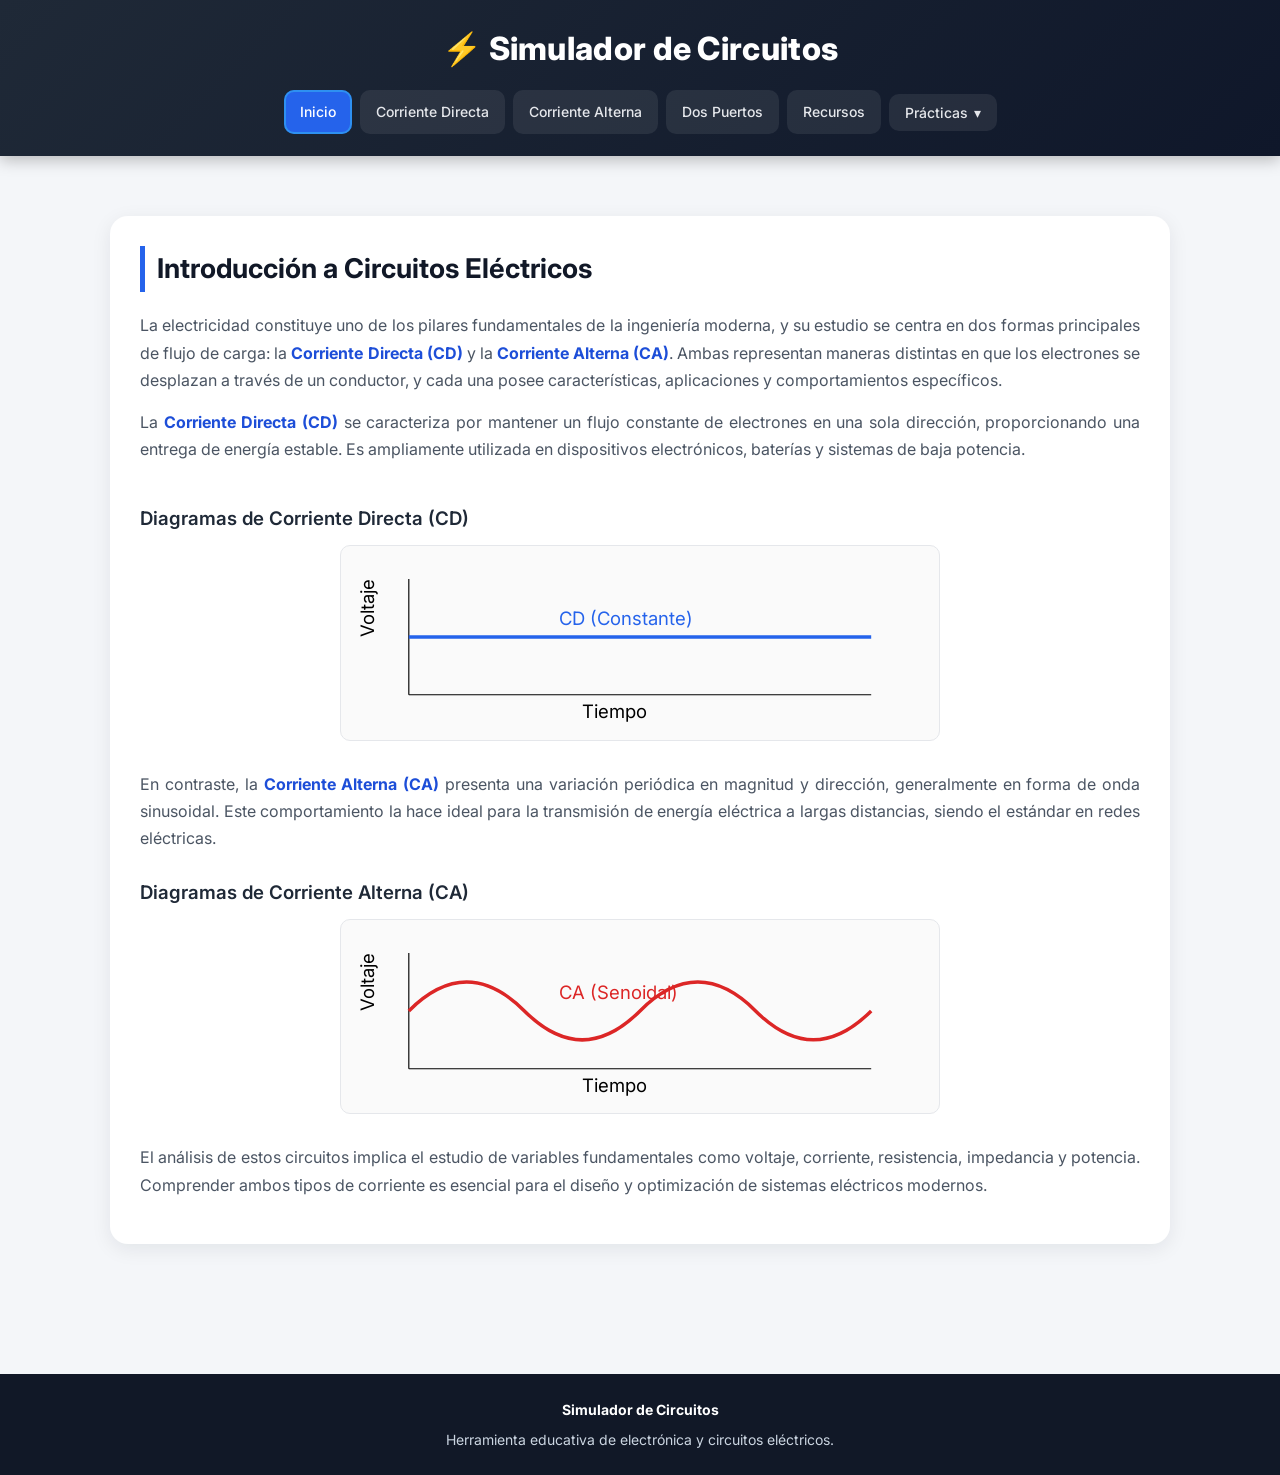
==== index.html @ ab859530 "primer envio limpio" ====
<!DOCTYPE html>
<html lang="es">
<head>
    <meta charset="UTF-8">
    <meta name="viewport" content="width=device-width, initial-scale=1.0">
    <title>Inicio | Simulador de Circuitos CA y CD</title>
    <meta name="description" content="Simulador educativo interactivo de circuitos eléctricos: Corriente Directa (CD), Corriente Alterna (CA), redes de dos puertos y prácticas de laboratorio.">
    <link rel="icon" href="data:image/svg+xml,<svg xmlns=%22http://www.w3.org/2000/svg%22 viewBox=%220 0 100 100%22><text y=%22.9em%22 font-size=%2290%22>⚡</text></svg>">
    <link rel="stylesheet" href="css/styles.css">
</head>
<body>

<a class="skip-link" href="#contenido">Saltar al contenido</a>

<header>
    <h1>Simulador de Circuitos</h1>
    <nav>
        <a href="index.html">Inicio</a>
        <a href="cd.html">Corriente Directa</a>
        <a href="ca.html">Corriente Alterna</a>
        <a href="dospuertos.html">Dos Puertos</a>
        <a href="recursos.html">Recursos</a>
        <!-- MENÚ DESPLEGABLE -->
        <div class="dropdown">
            <button class="dropbtn">Prácticas</button>
            <div class="dropdown-content">
                <a href="practicas.html">Simulaciones</a>
                <a href="bnc-caiman.html">Cable BNC-Caimán</a>
            </div>
        </div>
    </nav>
</header>

<main class="container" id="contenido">

    <section class="intro">
        <h2>Introducción a Circuitos Eléctricos</h2>

        <p>
            La electricidad constituye uno de los pilares fundamentales de la ingeniería moderna,
            y su estudio se centra en dos formas principales de flujo de carga: la
            <strong>Corriente Directa (CD)</strong> y la <strong>Corriente Alterna (CA)</strong>.
            Ambas representan maneras distintas en que los electrones se desplazan a través de un conductor,
            y cada una posee características, aplicaciones y comportamientos específicos.
        </p>

        <p>
            La <strong>Corriente Directa (CD)</strong> se caracteriza por mantener un flujo constante de electrones
            en una sola dirección, proporcionando una entrega de energía estable. Es ampliamente utilizada
            en dispositivos electrónicos, baterías y sistemas de baja potencia.
        </p>

        <div class="diagramas">

            <h3>Diagramas de Corriente Directa (CD)</h3>
            <svg viewBox="0 0 500 150" class="grafica" role="img" aria-label="Gráfica de voltaje constante en corriente directa">
                <!-- Ejes -->
                <line x1="50" y1="120" x2="450" y2="120" stroke="black"/>
                <line x1="50" y1="20" x2="50" y2="120" stroke="black"/>

                <!-- Línea CD -->
                <line x1="50" y1="70" x2="450" y2="70" stroke="#2563eb" stroke-width="3"/>

                <text x="200" y="140">Tiempo</text>
                <text x="20" y="70" transform="rotate(-90 20,70)">Voltaje</text>
                <text x="180" y="60" fill="#2563eb">CD (Constante)</text>
            </svg>

            <p>
                En contraste, la <strong>Corriente Alterna (CA)</strong> presenta una variación periódica en magnitud
                y dirección, generalmente en forma de onda sinusoidal. Este comportamiento la hace ideal para
                la transmisión de energía eléctrica a largas distancias, siendo el estándar en redes eléctricas.
            </p>

            <h3>Diagramas de Corriente Alterna (CA)</h3>
            <svg viewBox="0 0 500 150" class="grafica" role="img" aria-label="Gráfica de onda senoidal en corriente alterna">
                <!-- Ejes -->
                <line x1="50" y1="120" x2="450" y2="120" stroke="black"/>
                <line x1="50" y1="20" x2="50" y2="120" stroke="black"/>

                <!-- Onda CA -->
                <path d="M 50 70 Q 100 20, 150 70 T 250 70 T 350 70 T 450 70"
                    stroke="#dc2626" fill="transparent" stroke-width="3"/>

                <text x="200" y="140">Tiempo</text>
                <text x="20" y="70" transform="rotate(-90 20,70)">Voltaje</text>
                <text x="180" y="60" fill="#dc2626">CA (Senoidal)</text>
            </svg>

            <p>
                El análisis de estos circuitos implica el estudio de variables fundamentales como voltaje,
                corriente, resistencia, impedancia y potencia. Comprender ambos tipos de corriente es esencial
                para el diseño y optimización de sistemas eléctricos modernos.
            </p>

        </div>
    </section>

</main>

<footer>
    <p class="footer-marca">Simulador de Circuitos</p>
    <p>Herramienta educativa de electrónica y circuitos eléctricos.</p>
</footer>

<script src="js/nav.js"></script>
<script src="js/script.js"></script>

</body>
</html>
---- css/styles.css ----
/* =========================================
   FUENTE
========================================= */
@import url('https://fonts.googleapis.com/css2?family=Inter:wght@400;500;600;700;800&family=JetBrains+Mono:wght@500&display=swap');

/* =========================================
   VARIABLES
========================================= */
:root{
    --azul:#2563eb;
    --azul-oscuro:#1d4ed8;
    --azul-claro:#eff6ff;
    --azul-claro2:#dbeafe;
    --cian:#38bdf8;
    --gris-950:#0f172a;
    --gris-900:#111827;
    --gris-800:#1f2937;
    --gris-600:#4b5563;
    --gris-300:#cbd5e1;
    --gris-200:#e5e7eb;
    --gris-100:#f1f5f9;
    --fondo:#f4f6f9;
    --texto:#333;
    --blanco:#fff;
    --radio-sm:8px;
    --radio-md:12px;
    --radio-lg:18px;
    --sombra-sm:0 4px 12px rgba(15,23,42,0.08);
    --sombra-md:0 5px 20px rgba(15,23,42,0.08);
    --sombra-lg:0 10px 25px rgba(15,23,42,0.18);
    --transicion:0.25s ease;
}

/* =========================================
   RESET
========================================= */
*{
    margin:0;
    padding:0;
    box-sizing:border-box;
}

/* =========================================
   ACCESIBILIDAD: SALTAR AL CONTENIDO
========================================= */
.skip-link{
    position:absolute;
    left:-999px;
    top:auto;
    background:var(--azul);
    color:#fff;
    padding:10px 16px;
    border-radius:0 0 8px 0;
    z-index:2000;
}

.skip-link:focus{
    left:0;
    top:0;
}

/* =========================================
   FOCO VISIBLE (accesibilidad de teclado)
========================================= */
a:focus-visible,
button:focus-visible,
input:focus-visible,
select:focus-visible{
    outline:3px solid var(--cian);
    outline-offset:2px;
}

/* =========================================
   BODY
========================================= */
html{
    scroll-behavior:smooth;
}

body{
    font-family:'Inter','Segoe UI',Arial,sans-serif;
    background:var(--fondo);
    color:var(--texto);
    line-height:1.7;
    min-height:100vh;
    display:flex;
    flex-direction:column;
}

main{
    flex:1;
}

/* =========================================
   HEADER
========================================= */
header{
    background:linear-gradient(135deg,var(--gris-800),var(--gris-950));
    color:#fff;
    padding:22px 20px;
    text-align:center;
    box-shadow:0 4px 15px rgba(0,0,0,0.25);
    position:sticky;
    top:0;
    z-index:1000;
}

header h1{
    font-size:2rem;
    font-weight:800;
    margin-bottom:14px;
    letter-spacing:0.3px;
}

header h1::before{
    content:'⚡ ';
}

/* =========================================
   NAVBAR
========================================= */
nav{
    margin-top:6px;
    display:flex;
    justify-content:center;
    align-items:center;
    flex-wrap:wrap;
    gap:8px;
}

nav a,
.dropbtn{
    color:#e5e7eb;
    text-decoration:none;
    font-weight:500;
    background:rgba(255,255,255,0.08);
    padding:10px 16px;
    border-radius:10px;
    transition:background var(--transicion), color var(--transicion), transform var(--transicion);
    border:none;
    cursor:pointer;
    font-size:14px;
    font-family:inherit;
}

nav a:hover,
.dropbtn:hover{
    background:var(--azul);
    color:white;
    transform:translateY(-2px);
}

/* Enlace de la página actual */
nav a.activo{
    background:var(--azul);
    color:#fff;
    box-shadow:0 0 0 2px rgba(56,189,248,0.5) inset;
}

/* =========================================
   DROPDOWN (hover en escritorio + clic en táctil)
========================================= */
.dropdown{
    position:relative;
    display:inline-block;
}

.dropbtn::after{
    content:'▾';
    display:inline-block;
    margin-left:6px;
    transition:transform var(--transicion);
}

.dropdown.abierto .dropbtn::after{
    transform:rotate(180deg);
}

.dropdown-content{
    position:absolute;
    top:100%;
    left:50%;
    transform:translate(-50%,10px);

    min-width:220px;

    background:#fff;
    border-radius:12px;

    box-shadow:var(--sombra-lg);

    opacity:0;
    visibility:hidden;

    transition:
        opacity 0.25s ease,
        transform 0.25s ease,
        visibility 0.25s;

    z-index:1000;

    overflow:hidden;
}

.dropdown-content a{
    display:block;
    padding:12px 16px;
    color:#111827;
    text-decoration:none;
    transition:background var(--transicion);
    font-size:14px;
}

.dropdown-content a:hover,
.dropdown-content a:focus-visible{
    background:var(--azul-claro2);
}

/* Escritorio: abre con hover */
.dropdown:hover .dropdown-content{
    opacity:1;
    visibility:visible;
    transform:translate(-50%,0);
}

/* Táctil / teclado: abre con clase alternada por JS */
.dropdown.abierto .dropdown-content{
    opacity:1;
    visibility:visible;
    transform:translate(-50%,0);
}

/* =========================================
   CONTAINER
========================================= */
.container{
    max-width:1100px;
    margin:40px auto;
    padding:20px;
}

/* =========================================
   TARJETAS / SECCIONES
========================================= */
.intro{
    background:#fff;
    padding:30px;
    border-radius:var(--radio-lg);
    box-shadow:var(--sombra-md);
    margin-bottom:30px;
    transition:transform var(--transicion), box-shadow var(--transicion);
}

.intro:hover{
    transform:translateY(-3px);
    box-shadow:var(--sombra-lg);
}

/* =========================================
   TITULOS
========================================= */
.intro h2{
    margin-bottom:20px;
    color:var(--gris-900);
    border-left:5px solid var(--azul);
    padding-left:12px;
    font-size:1.7rem;
    font-weight:700;
}

.intro h3{
    margin:20px 0 10px;
    color:var(--gris-800);
    font-weight:600;
}

.intro p{
    margin-bottom:15px;
    text-align:justify;
    color:var(--gris-600);
}

/* =========================================
   TEXTO RESALTADO
========================================= */
strong{
    color:var(--azul-oscuro);
}

/* =========================================
   LISTAS
========================================= */
.intro ul{
    padding:18px 20px 18px 40px;
    margin-top:10px;
    margin-bottom:20px;
    background:var(--gris-100);
    border-left:5px solid var(--azul);
    border-radius:10px;
}

.intro li{
    margin-bottom:10px;
    line-height:1.7;
    color:var(--gris-600);
}

/* =========================================
   FORMULAS
========================================= */
.formula{
    background:var(--gris-900);
    color:var(--cian);
    padding:15px;
    border-radius:var(--radio-md);
    text-align:center;
    font-size:1.05rem;
    margin:15px 0;
    font-family:'JetBrains Mono',Consolas,monospace;
    box-shadow:inset 0 0 10px rgba(56,189,248,0.2);
}

/* =========================================
   ETIQUETAS DE FORMULARIO
========================================= */
label{
    display:block;
    font-size:13px;
    font-weight:600;
    color:var(--gris-600);
    margin-bottom:4px;
}

/* =========================================
   INPUTS
========================================= */
input, select{
    width:100%;
    padding:12px;
    margin-top:6px;
    margin-bottom:15px;
    border-radius:10px;
    border:1px solid var(--gris-300);
    font-size:15px;
    font-family:inherit;
    transition:border-color var(--transicion), box-shadow var(--transicion);
    background:#fff;
    color:var(--texto);
}

input:focus, select:focus{
    outline:none;
    border-color:var(--azul);
    box-shadow:0 0 8px rgba(37,99,235,0.3);
}

input[type="range"]{
    padding:0;
    cursor:pointer;
    accent-color:var(--azul);
}

/* =========================================
   FORMULARIOS
========================================= */
.form-ohm{
    display:flex;
    gap:10px;
    margin-bottom:15px;
    flex-wrap:wrap;
    align-items:flex-start;
}

.form-ohm > div{
    flex:1;
    min-width:150px;
}

.form-ohm input{
    margin-bottom:0;
}

/* =========================================
   BOTONES
========================================= */
button{
    background:linear-gradient(135deg,var(--azul),var(--azul-oscuro));
    color:white;
    border:none;
    padding:12px 22px;
    border-radius:10px;
    cursor:pointer;
    transition:transform var(--transicion), box-shadow var(--transicion);
    font-size:15px;
    font-weight:600;
    font-family:inherit;
}

button:hover{
    transform:translateY(-2px);
    box-shadow:0 6px 15px rgba(37,99,235,0.35);
}

button:active{
    transform:translateY(0);
}

/* =========================================
   RESULTADOS
========================================= */
.resultado-box{
    margin-top:15px;
    padding:15px;
    background:var(--azul-claro);
    border-radius:var(--radio-md);
    border-left:5px solid var(--azul);
    font-weight:bold;
    color:var(--gris-800);
}

/* =========================================
   DIAGRAMAS
========================================= */
.diagramas{
    margin-top:40px;
}

.diagramas h3{
    margin:25px 0 10px;
}

.grafica{
    width:100%;
    max-width:600px;
    display:block;
    margin:10px auto 30px;
    background:#fafafa;
    border-radius:10px;
    padding:10px;
    border:1px solid var(--gris-200);
}

/* =========================================
   GRAFICAS (Chart.js)
========================================= */
.grafica-container{
    width:100%;
    max-width:700px;
    height:350px;
    margin:20px auto;
}

#grafica,
#graficaCA,
#graficaVI{
    width:100% !important;
    height:100% !important;
}

/* =========================================
   CANVAS
========================================= */
canvas{
    max-width:100%;
    display:block;
    margin:20px auto;
    background:white;
    border-radius:12px;
    box-shadow:var(--sombra-sm);
}

#graficaVI{
    max-width:800px;
}

/* =========================================
   OSCILOSCOPIO
========================================= */
#osciloscopio,
#osciloscopioCA{
    max-width:800px;
    width:100%;
    height:auto;
    margin:20px auto;
    display:block;
    background:black;
    border:4px solid var(--gris-800);
    border-radius:12px;
}

/* =========================================
   CONTROLES
========================================= */
.controles{
    display:flex;
    flex-direction:column;
    gap:6px;
    margin-top:15px;
    margin-bottom:10px;
}

.controles label{
    margin-bottom:0;
    margin-top:8px;
}

/* =========================================
   VIDEO RESPONSIVO
========================================= */
.video-container{
    width:100%;
    max-width:350px;
    aspect-ratio:9 / 16;
    margin:30px auto;
    box-shadow:0 6px 20px rgba(0,0,0,0.25);
    border-radius:12px;
    overflow:hidden;
    background:#000;
}

.video-container video{
    width:100%;
    height:100%;
    object-fit:cover;
    border:none;
}

/* =========================================
   CARDS
========================================= */
.cards{
    display:flex;
    gap:20px;
    flex-wrap:wrap;
}

.card{
    background:white;
    padding:20px;
    border-radius:12px;
    flex:1;
    min-width:220px;
    transition:transform var(--transicion), box-shadow var(--transicion);
    box-shadow:var(--sombra-sm);
}

.card:hover{
    transform:translateY(-5px);
    box-shadow:var(--sombra-md);
}

/* =========================================
   ANIMACIONES
========================================= */
.animado{
    opacity:0;
    transform:translateY(30px);
    transition:all 0.6s ease;
}

.animado.visible{
    opacity:1;
    transform:translateY(0);
}

@media (prefers-reduced-motion: reduce){
    html{
        scroll-behavior:auto;
    }
    .animado{
        opacity:1;
        transform:none;
        transition:none;
    }
}

/* =========================================
   FOOTER
========================================= */
footer{
    background:var(--gris-900);
    color:#cbd5e1;
    text-align:center;
    padding:24px 20px;
    margin-top:40px;
    font-size:14px;
}

footer a{
    color:var(--cian);
    text-decoration:none;
}

footer a:hover{
    text-decoration:underline;
}

footer .footer-marca{
    color:#fff;
    font-weight:700;
    margin-bottom:6px;
}

/* =========================================
   HR
========================================= */
hr{
    margin:30px 0;
    border:none;
    border-top:2px solid var(--gris-200);
}

/* =========================================
   TABLAS
========================================= */
table{
    width:100%;
    border-collapse:collapse;
    margin:25px 0;
    background:white;
    border-radius:12px;
    overflow:hidden;
    box-shadow:var(--sombra-sm);
}

table th{
    background:var(--azul);
    color:white;
    padding:14px;
    font-weight:600;
    text-align:center;
}

table td{
    padding:14px;
    border-bottom:1px solid var(--gris-200);
    text-align:center;
    color:var(--gris-600);
}

table tr:last-child td{
    border-bottom:none;
}

table tr:hover td{
    background:var(--gris-100);
}

/* =========================================
   TEXTO DESTACADO
========================================= */
.highlight{
    color:var(--azul);
    font-weight:bold;
}

/* =========================================
   TITULOS DE SECCION
========================================= */
.section-title{
    position:relative;
    padding-bottom:8px;
}

.section-title::after{
    content:'';
    width:60px;
    height:4px;
    background:var(--azul);
    position:absolute;
    bottom:-8px;
    left:0;
    border-radius:10px;
}

/* =========================================
   RECURSOS / ARCHIVOS DESCARGABLES
========================================= */
.archivos-buscador{
    margin-bottom:20px;
}

.archivos-lista{
    display:flex;
    flex-direction:column;
    gap:14px;
}

.archivo-item{
    display:flex;
    align-items:center;
    gap:16px;
    background:var(--gris-100);
    border:1px solid var(--gris-200);
    border-radius:var(--radio-md);
    padding:16px 18px;
    transition:transform var(--transicion), box-shadow var(--transicion);
}

.archivo-item:hover{
    transform:translateY(-2px);
    box-shadow:var(--sombra-sm);
}

.archivo-icono{
    font-size:1.8rem;
    line-height:1;
    flex-shrink:0;
}

.archivo-info{
    flex:1;
    min-width:0;
}

.archivo-info h3{
    font-size:1rem;
    color:var(--gris-900);
    margin:0 0 4px;
}

.archivo-info p{
    font-size:0.9rem;
    color:var(--gris-600);
    margin:0 0 6px;
    text-align:left;
}

.archivo-categoria{
    display:inline-block;
    background:var(--azul-claro2);
    color:var(--azul-oscuro);
    font-size:0.75rem;
    font-weight:600;
    padding:3px 10px;
    border-radius:999px;
}

.archivo-descarga{
    background:linear-gradient(135deg,var(--azul),var(--azul-oscuro));
    color:#fff;
    text-decoration:none;
    font-weight:600;
    font-size:0.9rem;
    padding:10px 18px;
    border-radius:10px;
    white-space:nowrap;
    transition:transform var(--transicion), box-shadow var(--transicion);
    flex-shrink:0;
}

.archivo-descarga:hover{
    transform:translateY(-2px);
    box-shadow:0 6px 15px rgba(37,99,235,0.35);
}

.archivos-vacio{
    text-align:center;
    color:var(--gris-600);
    padding:20px;
}

@media(max-width:768px){
    .archivo-item{
        flex-wrap:wrap;
    }
    .archivo-descarga{
        width:100%;
        text-align:center;
    }
}

/* =========================================
   RESPONSIVE
========================================= */
@media(max-width:768px){

    header h1{
        font-size:1.5rem;
    }

    nav{
        flex-direction:column;
        align-items:stretch;
    }

    nav a,
    .dropdown{
        width:100%;
    }

    .dropbtn{
        width:100%;
    }

    .dropdown-content{
        position:static;
        transform:none;
        min-width:100%;
        margin-top:6px;
        box-shadow:none;
        border:1px solid var(--gris-200);
    }

    .dropdown:hover .dropdown-content{
        transform:none;
    }

    .intro{
        padding:20px;
    }

    .intro h2{
        font-size:1.3rem;
    }

    .form-ohm{
        flex-direction:column;
    }

    .grafica-container{
        height:260px;
    }

    .cards{
        flex-direction:column;
    }
}
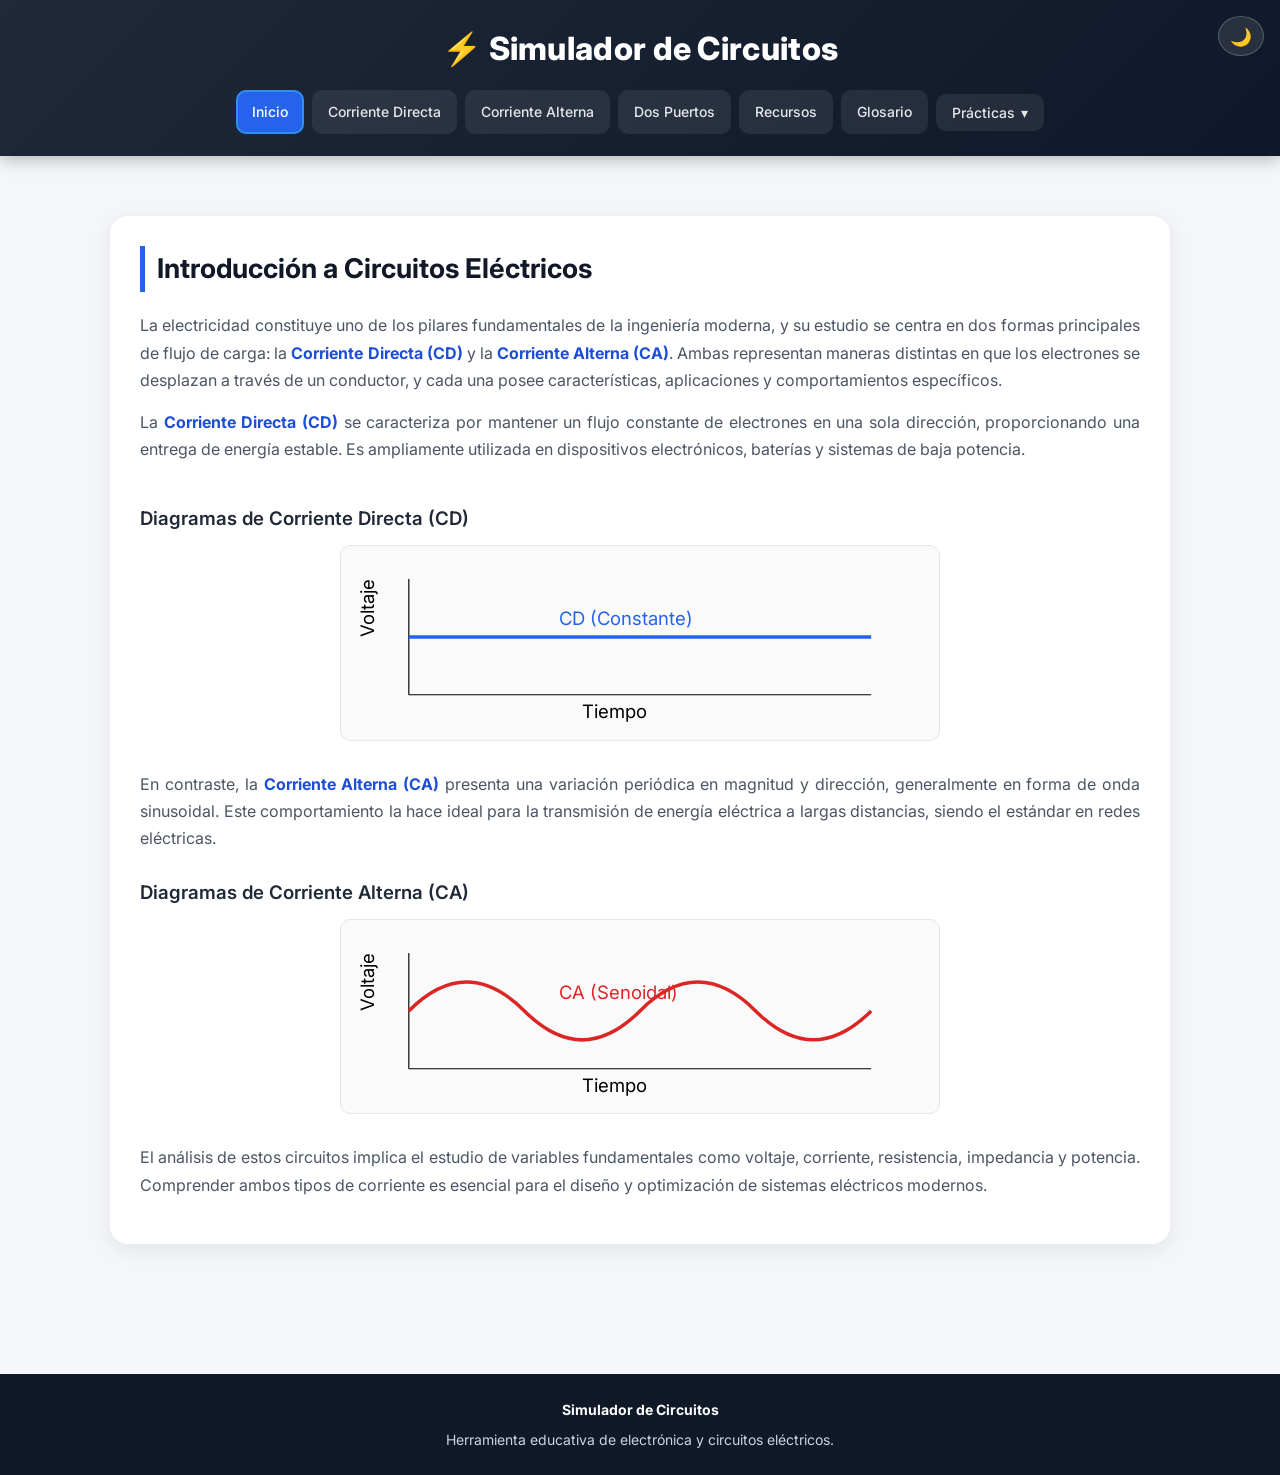
==== commit 44fdd108: "Add links to Glosario and Thévenin/Norton sections" ====
--- a/index.html
+++ b/index.html
@@ -20,11 +20,13 @@
         <a href="ca.html">Corriente Alterna</a>
         <a href="dospuertos.html">Dos Puertos</a>
         <a href="recursos.html">Recursos</a>
+        <a href="glosario.html">Glosario</a>
         <!-- MENÚ DESPLEGABLE -->
         <div class="dropdown">
             <button class="dropbtn">Prácticas</button>
             <div class="dropdown-content">
                 <a href="practicas.html">Simulaciones</a>
+                <a href="thevenin-norton.html">Thévenin / Norton</a>
                 <a href="bnc-caiman.html">Cable BNC-Caimán</a>
             </div>
         </div>
@@ -33,7 +35,7 @@
 
 <main class="container" id="contenido">
 
-    <section class="intro">
+    <section class="intro animado">
         <h2>Introducción a Circuitos Eléctricos</h2>
 
         <p>
--- a/css/styles.css
+++ b/css/styles.css
@@ -1,828 +1,31 @@
 /* =========================================
-   FUENTE
+   PUNTO DE ENTRADA DE ESTILOS
+   =========================================
+   El CSS está dividido en archivos por tema para
+   que puedas modificar uno sin afectar a los demás:
+
+   base.css         -> fuente, variables de color, reset, accesibilidad
+   nav.css          -> encabezado y menú de navegación
+   layout.css       -> contenedor principal y pie de página
+   components.css   -> tarjetas .intro, títulos, listas, fórmulas, tablas
+   formularios.css  -> labels, inputs, selects, botones
+   simulador.css     -> diagramas SVG, gráficas, canvas, osciloscopio, video
+   recursos.css     -> tarjetas de archivos descargables (recursos.html)
+   utilidades.css   -> migas de pan y botón "volver arriba"
+   responsive.css   -> ajustes para pantallas pequeñas (se importa al final)
+   dark.css         -> variables del modo oscuro (data-tema="oscuro")
+
+   Todas las páginas siguen enlazando solo este archivo
+   (css/styles.css); no hace falta tocar el HTML.
 ========================================= */
-@import url('https://fonts.googleapis.com/css2?family=Inter:wght@400;500;600;700;800&family=JetBrains+Mono:wght@500&display=swap');
 
-/* =========================================
-   VARIABLES
-========================================= */
-:root{
-    --azul:#2563eb;
-    --azul-oscuro:#1d4ed8;
-    --azul-claro:#eff6ff;
-    --azul-claro2:#dbeafe;
-    --cian:#38bdf8;
-    --gris-950:#0f172a;
-    --gris-900:#111827;
-    --gris-800:#1f2937;
-    --gris-600:#4b5563;
-    --gris-300:#cbd5e1;
-    --gris-200:#e5e7eb;
-    --gris-100:#f1f5f9;
-    --fondo:#f4f6f9;
-    --texto:#333;
-    --blanco:#fff;
-    --radio-sm:8px;
-    --radio-md:12px;
-    --radio-lg:18px;
-    --sombra-sm:0 4px 12px rgba(15,23,42,0.08);
-    --sombra-md:0 5px 20px rgba(15,23,42,0.08);
-    --sombra-lg:0 10px 25px rgba(15,23,42,0.18);
-    --transicion:0.25s ease;
-}
-
-/* =========================================
-   RESET
-========================================= */
-*{
-    margin:0;
-    padding:0;
-    box-sizing:border-box;
-}
-
-/* =========================================
-   ACCESIBILIDAD: SALTAR AL CONTENIDO
-========================================= */
-.skip-link{
-    position:absolute;
-    left:-999px;
-    top:auto;
-    background:var(--azul);
-    color:#fff;
-    padding:10px 16px;
-    border-radius:0 0 8px 0;
-    z-index:2000;
-}
-
-.skip-link:focus{
-    left:0;
-    top:0;
-}
-
-/* =========================================
-   FOCO VISIBLE (accesibilidad de teclado)
-========================================= */
-a:focus-visible,
-button:focus-visible,
-input:focus-visible,
-select:focus-visible{
-    outline:3px solid var(--cian);
-    outline-offset:2px;
-}
-
-/* =========================================
-   BODY
-========================================= */
-html{
-    scroll-behavior:smooth;
-}
-
-body{
-    font-family:'Inter','Segoe UI',Arial,sans-serif;
-    background:var(--fondo);
-    color:var(--texto);
-    line-height:1.7;
-    min-height:100vh;
-    display:flex;
-    flex-direction:column;
-}
-
-main{
-    flex:1;
-}
-
-/* =========================================
-   HEADER
-========================================= */
-header{
-    background:linear-gradient(135deg,var(--gris-800),var(--gris-950));
-    color:#fff;
-    padding:22px 20px;
-    text-align:center;
-    box-shadow:0 4px 15px rgba(0,0,0,0.25);
-    position:sticky;
-    top:0;
-    z-index:1000;
-}
-
-header h1{
-    font-size:2rem;
-    font-weight:800;
-    margin-bottom:14px;
-    letter-spacing:0.3px;
-}
-
-header h1::before{
-    content:'⚡ ';
-}
-
-/* =========================================
-   NAVBAR
-========================================= */
-nav{
-    margin-top:6px;
-    display:flex;
-    justify-content:center;
-    align-items:center;
-    flex-wrap:wrap;
-    gap:8px;
-}
-
-nav a,
-.dropbtn{
-    color:#e5e7eb;
-    text-decoration:none;
-    font-weight:500;
-    background:rgba(255,255,255,0.08);
-    padding:10px 16px;
-    border-radius:10px;
-    transition:background var(--transicion), color var(--transicion), transform var(--transicion);
-    border:none;
-    cursor:pointer;
-    font-size:14px;
-    font-family:inherit;
-}
-
-nav a:hover,
-.dropbtn:hover{
-    background:var(--azul);
-    color:white;
-    transform:translateY(-2px);
-}
-
-/* Enlace de la página actual */
-nav a.activo{
-    background:var(--azul);
-    color:#fff;
-    box-shadow:0 0 0 2px rgba(56,189,248,0.5) inset;
-}
-
-/* =========================================
-   DROPDOWN (hover en escritorio + clic en táctil)
-========================================= */
-.dropdown{
-    position:relative;
-    display:inline-block;
-}
-
-.dropbtn::after{
-    content:'▾';
-    display:inline-block;
-    margin-left:6px;
-    transition:transform var(--transicion);
-}
-
-.dropdown.abierto .dropbtn::after{
-    transform:rotate(180deg);
-}
-
-.dropdown-content{
-    position:absolute;
-    top:100%;
-    left:50%;
-    transform:translate(-50%,10px);
-
-    min-width:220px;
-
-    background:#fff;
-    border-radius:12px;
-
-    box-shadow:var(--sombra-lg);
-
-    opacity:0;
-    visibility:hidden;
-
-    transition:
-        opacity 0.25s ease,
-        transform 0.25s ease,
-        visibility 0.25s;
-
-    z-index:1000;
-
-    overflow:hidden;
-}
-
-.dropdown-content a{
-    display:block;
-    padding:12px 16px;
-    color:#111827;
-    text-decoration:none;
-    transition:background var(--transicion);
-    font-size:14px;
-}
-
-.dropdown-content a:hover,
-.dropdown-content a:focus-visible{
-    background:var(--azul-claro2);
-}
-
-/* Escritorio: abre con hover */
-.dropdown:hover .dropdown-content{
-    opacity:1;
-    visibility:visible;
-    transform:translate(-50%,0);
-}
-
-/* Táctil / teclado: abre con clase alternada por JS */
-.dropdown.abierto .dropdown-content{
-    opacity:1;
-    visibility:visible;
-    transform:translate(-50%,0);
-}
-
-/* =========================================
-   CONTAINER
-========================================= */
-.container{
-    max-width:1100px;
-    margin:40px auto;
-    padding:20px;
-}
-
-/* =========================================
-   TARJETAS / SECCIONES
-========================================= */
-.intro{
-    background:#fff;
-    padding:30px;
-    border-radius:var(--radio-lg);
-    box-shadow:var(--sombra-md);
-    margin-bottom:30px;
-    transition:transform var(--transicion), box-shadow var(--transicion);
-}
-
-.intro:hover{
-    transform:translateY(-3px);
-    box-shadow:var(--sombra-lg);
-}
-
-/* =========================================
-   TITULOS
-========================================= */
-.intro h2{
-    margin-bottom:20px;
-    color:var(--gris-900);
-    border-left:5px solid var(--azul);
-    padding-left:12px;
-    font-size:1.7rem;
-    font-weight:700;
-}
-
-.intro h3{
-    margin:20px 0 10px;
-    color:var(--gris-800);
-    font-weight:600;
-}
-
-.intro p{
-    margin-bottom:15px;
-    text-align:justify;
-    color:var(--gris-600);
-}
-
-/* =========================================
-   TEXTO RESALTADO
-========================================= */
-strong{
-    color:var(--azul-oscuro);
-}
-
-/* =========================================
-   LISTAS
-========================================= */
-.intro ul{
-    padding:18px 20px 18px 40px;
-    margin-top:10px;
-    margin-bottom:20px;
-    background:var(--gris-100);
-    border-left:5px solid var(--azul);
-    border-radius:10px;
-}
-
-.intro li{
-    margin-bottom:10px;
-    line-height:1.7;
-    color:var(--gris-600);
-}
-
-/* =========================================
-   FORMULAS
-========================================= */
-.formula{
-    background:var(--gris-900);
-    color:var(--cian);
-    padding:15px;
-    border-radius:var(--radio-md);
-    text-align:center;
-    font-size:1.05rem;
-    margin:15px 0;
-    font-family:'JetBrains Mono',Consolas,monospace;
-    box-shadow:inset 0 0 10px rgba(56,189,248,0.2);
-}
-
-/* =========================================
-   ETIQUETAS DE FORMULARIO
-========================================= */
-label{
-    display:block;
-    font-size:13px;
-    font-weight:600;
-    color:var(--gris-600);
-    margin-bottom:4px;
-}
-
-/* =========================================
-   INPUTS
-========================================= */
-input, select{
-    width:100%;
-    padding:12px;
-    margin-top:6px;
-    margin-bottom:15px;
-    border-radius:10px;
-    border:1px solid var(--gris-300);
-    font-size:15px;
-    font-family:inherit;
-    transition:border-color var(--transicion), box-shadow var(--transicion);
-    background:#fff;
-    color:var(--texto);
-}
-
-input:focus, select:focus{
-    outline:none;
-    border-color:var(--azul);
-    box-shadow:0 0 8px rgba(37,99,235,0.3);
-}
-
-input[type="range"]{
-    padding:0;
-    cursor:pointer;
-    accent-color:var(--azul);
-}
-
-/* =========================================
-   FORMULARIOS
-========================================= */
-.form-ohm{
-    display:flex;
-    gap:10px;
-    margin-bottom:15px;
-    flex-wrap:wrap;
-    align-items:flex-start;
-}
-
-.form-ohm > div{
-    flex:1;
-    min-width:150px;
-}
-
-.form-ohm input{
-    margin-bottom:0;
-}
-
-/* =========================================
-   BOTONES
-========================================= */
-button{
-    background:linear-gradient(135deg,var(--azul),var(--azul-oscuro));
-    color:white;
-    border:none;
-    padding:12px 22px;
-    border-radius:10px;
-    cursor:pointer;
-    transition:transform var(--transicion), box-shadow var(--transicion);
-    font-size:15px;
-    font-weight:600;
-    font-family:inherit;
-}
-
-button:hover{
-    transform:translateY(-2px);
-    box-shadow:0 6px 15px rgba(37,99,235,0.35);
-}
-
-button:active{
-    transform:translateY(0);
-}
-
-/* =========================================
-   RESULTADOS
-========================================= */
-.resultado-box{
-    margin-top:15px;
-    padding:15px;
-    background:var(--azul-claro);
-    border-radius:var(--radio-md);
-    border-left:5px solid var(--azul);
-    font-weight:bold;
-    color:var(--gris-800);
-}
-
-/* =========================================
-   DIAGRAMAS
-========================================= */
-.diagramas{
-    margin-top:40px;
-}
-
-.diagramas h3{
-    margin:25px 0 10px;
-}
-
-.grafica{
-    width:100%;
-    max-width:600px;
-    display:block;
-    margin:10px auto 30px;
-    background:#fafafa;
-    border-radius:10px;
-    padding:10px;
-    border:1px solid var(--gris-200);
-}
-
-/* =========================================
-   GRAFICAS (Chart.js)
-========================================= */
-.grafica-container{
-    width:100%;
-    max-width:700px;
-    height:350px;
-    margin:20px auto;
-}
-
-#grafica,
-#graficaCA,
-#graficaVI{
-    width:100% !important;
-    height:100% !important;
-}
-
-/* =========================================
-   CANVAS
-========================================= */
-canvas{
-    max-width:100%;
-    display:block;
-    margin:20px auto;
-    background:white;
-    border-radius:12px;
-    box-shadow:var(--sombra-sm);
-}
-
-#graficaVI{
-    max-width:800px;
-}
-
-/* =========================================
-   OSCILOSCOPIO
-========================================= */
-#osciloscopio,
-#osciloscopioCA{
-    max-width:800px;
-    width:100%;
-    height:auto;
-    margin:20px auto;
-    display:block;
-    background:black;
-    border:4px solid var(--gris-800);
-    border-radius:12px;
-}
-
-/* =========================================
-   CONTROLES
-========================================= */
-.controles{
-    display:flex;
-    flex-direction:column;
-    gap:6px;
-    margin-top:15px;
-    margin-bottom:10px;
-}
-
-.controles label{
-    margin-bottom:0;
-    margin-top:8px;
-}
-
-/* =========================================
-   VIDEO RESPONSIVO
-========================================= */
-.video-container{
-    width:100%;
-    max-width:350px;
-    aspect-ratio:9 / 16;
-    margin:30px auto;
-    box-shadow:0 6px 20px rgba(0,0,0,0.25);
-    border-radius:12px;
-    overflow:hidden;
-    background:#000;
-}
-
-.video-container video{
-    width:100%;
-    height:100%;
-    object-fit:cover;
-    border:none;
-}
-
-/* =========================================
-   CARDS
-========================================= */
-.cards{
-    display:flex;
-    gap:20px;
-    flex-wrap:wrap;
-}
-
-.card{
-    background:white;
-    padding:20px;
-    border-radius:12px;
-    flex:1;
-    min-width:220px;
-    transition:transform var(--transicion), box-shadow var(--transicion);
-    box-shadow:var(--sombra-sm);
-}
-
-.card:hover{
-    transform:translateY(-5px);
-    box-shadow:var(--sombra-md);
-}
-
-/* =========================================
-   ANIMACIONES
-========================================= */
-.animado{
-    opacity:0;
-    transform:translateY(30px);
-    transition:all 0.6s ease;
-}
-
-.animado.visible{
-    opacity:1;
-    transform:translateY(0);
-}
-
-@media (prefers-reduced-motion: reduce){
-    html{
-        scroll-behavior:auto;
-    }
-    .animado{
-        opacity:1;
-        transform:none;
-        transition:none;
-    }
-}
-
-/* =========================================
-   FOOTER
-========================================= */
-footer{
-    background:var(--gris-900);
-    color:#cbd5e1;
-    text-align:center;
-    padding:24px 20px;
-    margin-top:40px;
-    font-size:14px;
-}
-
-footer a{
-    color:var(--cian);
-    text-decoration:none;
-}
-
-footer a:hover{
-    text-decoration:underline;
-}
-
-footer .footer-marca{
-    color:#fff;
-    font-weight:700;
-    margin-bottom:6px;
-}
-
-/* =========================================
-   HR
-========================================= */
-hr{
-    margin:30px 0;
-    border:none;
-    border-top:2px solid var(--gris-200);
-}
-
-/* =========================================
-   TABLAS
-========================================= */
-table{
-    width:100%;
-    border-collapse:collapse;
-    margin:25px 0;
-    background:white;
-    border-radius:12px;
-    overflow:hidden;
-    box-shadow:var(--sombra-sm);
-}
-
-table th{
-    background:var(--azul);
-    color:white;
-    padding:14px;
-    font-weight:600;
-    text-align:center;
-}
-
-table td{
-    padding:14px;
-    border-bottom:1px solid var(--gris-200);
-    text-align:center;
-    color:var(--gris-600);
-}
-
-table tr:last-child td{
-    border-bottom:none;
-}
-
-table tr:hover td{
-    background:var(--gris-100);
-}
-
-/* =========================================
-   TEXTO DESTACADO
-========================================= */
-.highlight{
-    color:var(--azul);
-    font-weight:bold;
-}
-
-/* =========================================
-   TITULOS DE SECCION
-========================================= */
-.section-title{
-    position:relative;
-    padding-bottom:8px;
-}
-
-.section-title::after{
-    content:'';
-    width:60px;
-    height:4px;
-    background:var(--azul);
-    position:absolute;
-    bottom:-8px;
-    left:0;
-    border-radius:10px;
-}
-
-/* =========================================
-   RECURSOS / ARCHIVOS DESCARGABLES
-========================================= */
-.archivos-buscador{
-    margin-bottom:20px;
-}
-
-.archivos-lista{
-    display:flex;
-    flex-direction:column;
-    gap:14px;
-}
-
-.archivo-item{
-    display:flex;
-    align-items:center;
-    gap:16px;
-    background:var(--gris-100);
-    border:1px solid var(--gris-200);
-    border-radius:var(--radio-md);
-    padding:16px 18px;
-    transition:transform var(--transicion), box-shadow var(--transicion);
-}
-
-.archivo-item:hover{
-    transform:translateY(-2px);
-    box-shadow:var(--sombra-sm);
-}
-
-.archivo-icono{
-    font-size:1.8rem;
-    line-height:1;
-    flex-shrink:0;
-}
-
-.archivo-info{
-    flex:1;
-    min-width:0;
-}
-
-.archivo-info h3{
-    font-size:1rem;
-    color:var(--gris-900);
-    margin:0 0 4px;
-}
-
-.archivo-info p{
-    font-size:0.9rem;
-    color:var(--gris-600);
-    margin:0 0 6px;
-    text-align:left;
-}
-
-.archivo-categoria{
-    display:inline-block;
-    background:var(--azul-claro2);
-    color:var(--azul-oscuro);
-    font-size:0.75rem;
-    font-weight:600;
-    padding:3px 10px;
-    border-radius:999px;
-}
-
-.archivo-descarga{
-    background:linear-gradient(135deg,var(--azul),var(--azul-oscuro));
-    color:#fff;
-    text-decoration:none;
-    font-weight:600;
-    font-size:0.9rem;
-    padding:10px 18px;
-    border-radius:10px;
-    white-space:nowrap;
-    transition:transform var(--transicion), box-shadow var(--transicion);
-    flex-shrink:0;
-}
-
-.archivo-descarga:hover{
-    transform:translateY(-2px);
-    box-shadow:0 6px 15px rgba(37,99,235,0.35);
-}
-
-.archivos-vacio{
-    text-align:center;
-    color:var(--gris-600);
-    padding:20px;
-}
-
-@media(max-width:768px){
-    .archivo-item{
-        flex-wrap:wrap;
-    }
-    .archivo-descarga{
-        width:100%;
-        text-align:center;
-    }
-}
-
-/* =========================================
-   RESPONSIVE
-========================================= */
-@media(max-width:768px){
-
-    header h1{
-        font-size:1.5rem;
-    }
-
-    nav{
-        flex-direction:column;
-        align-items:stretch;
-    }
-
-    nav a,
-    .dropdown{
-        width:100%;
-    }
-
-    .dropbtn{
-        width:100%;
-    }
-
-    .dropdown-content{
-        position:static;
-        transform:none;
-        min-width:100%;
-        margin-top:6px;
-        box-shadow:none;
-        border:1px solid var(--gris-200);
-    }
-
-    .dropdown:hover .dropdown-content{
-        transform:none;
-    }
-
-    .intro{
-        padding:20px;
-    }
-
-    .intro h2{
-        font-size:1.3rem;
-    }
-
-    .form-ohm{
-        flex-direction:column;
-    }
-
-    .grafica-container{
-        height:260px;
-    }
-
-    .cards{
-        flex-direction:column;
-    }
-}
+@import url('base.css');
+@import url('nav.css');
+@import url('layout.css');
+@import url('components.css');
+@import url('formularios.css');
+@import url('simulador.css');
+@import url('recursos.css');
+@import url('utilidades.css');
+@import url('responsive.css');
+@import url('dark.css');
